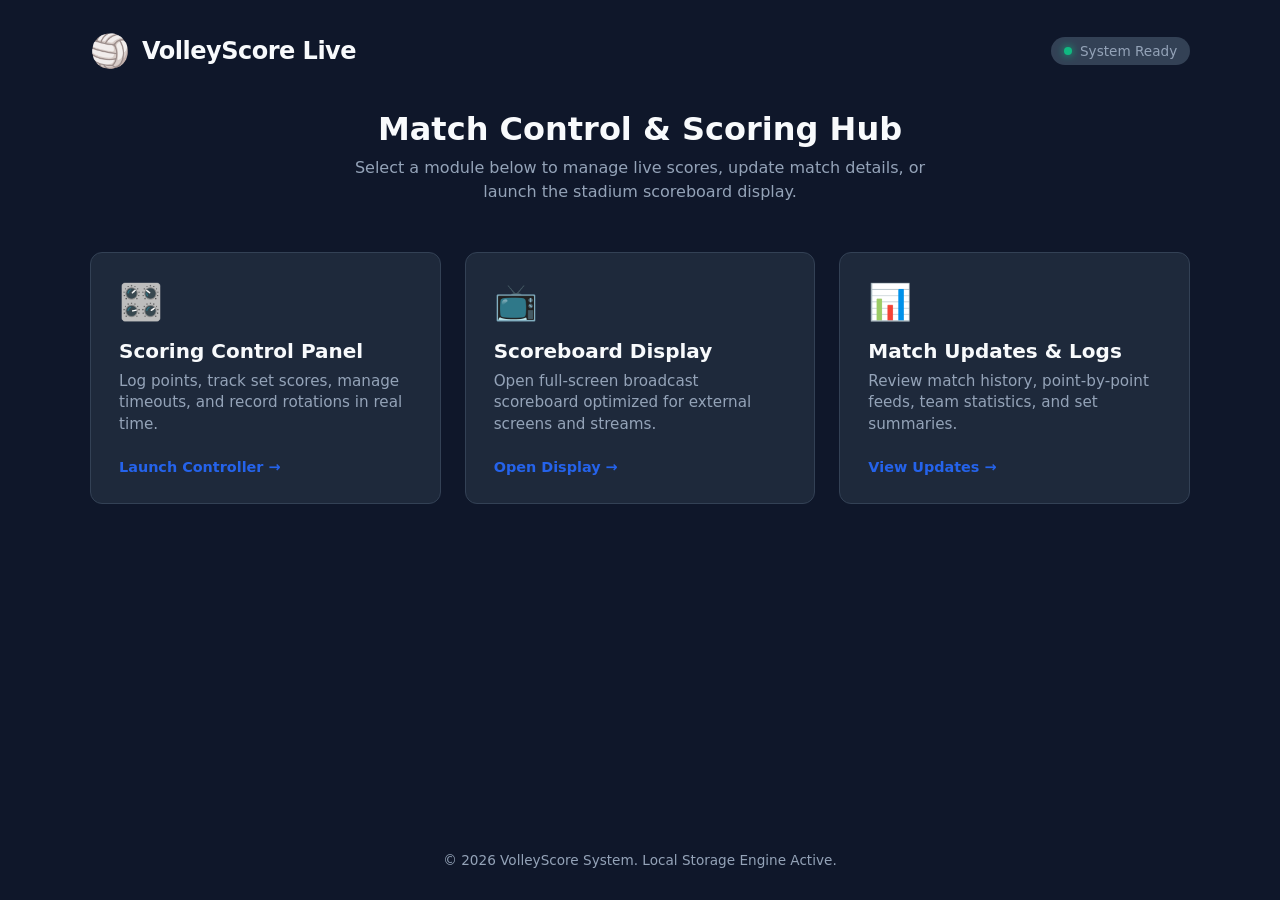
==== index.html @ faadfab4 "Add files via upload" ====
<!DOCTYPE html>
<html lang="en">
<head>
  <meta charset="UTF-8">
  <meta name="viewport" content="width=device-width, initial-scale=1.0">
  <title>Volleyball Score System</title>
  <link rel="stylesheet" href="style.css">
</head>
<body>

  <!-- Header / Navigation -->
  <header class="app-header">
    <div class="logo">
      <span class="icon">🏐</span>
      <h1>VolleyScore Live</h1>
    </div>
    <div class="status-badge" id="system-status">
      <span class="dot green"></span> System Ready
    </div>
  </header>

  <!-- Hero Banner -->
  <section class="hero">
    <h2>Match Control & Scoring Hub</h2>
    <p>Select a module below to manage live scores, update match details, or launch the stadium scoreboard display.</p>
  </section>

  <!-- Navigation Cards -->
  <main class="dashboard-grid">
    
    <!-- 1. Scoring System Link -->
    <a href="scoring.html" class="card primary-card">
      <div class="card-icon">🎛️</div>
      <h3>Scoring Control Panel</h3>
      <p>Log points, track set scores, manage timeouts, and record rotations in real time.</p>
      <span class="card-action">Launch Controller →</span>
    </a>

    <!-- 2. Display / Scoreboard Link -->
    <a href="display.html" class="card display-card" target="_blank">
      <div class="card-icon">📺</div>
      <h3>Scoreboard Display</h3>
      <p>Open full-screen broadcast scoreboard optimized for external screens and streams.</p>
      <span class="card-action">Open Display →</span>
    </a>

    <!-- 3. Match Updates / Logs Link -->
    <a href="match-updates.html" class="card updates-card">
      <div class="card-icon">📊</div>
      <h3>Match Updates & Logs</h3>
      <p>Review match history, point-by-point feeds, team statistics, and set summaries.</p>
      <span class="card-action">View Updates →</span>
    </a>

  </main>

  <!-- Footer -->
  <footer class="app-footer">
    <p>&copy; <span id="year"></span> VolleyScore System. Local Storage Engine Active.</p>
  </footer>

  <script src="script.js"></script>
</body>
</html>
---- style.css ----
:root {
  --bg-color: #0f172a;
  --card-bg: #1e293b;
  --accent-blue: #2563eb;
  --accent-gold: #f59e0b;
  --accent-green: #10b981;
  --text-primary: #f8fafc;
  --text-secondary: #94a3b8;
  --border-radius: 12px;
}

* {
  box-sizing: border-box;
  margin: 0;
  padding: 0;
  font-family: 'Segoe UI', system-ui, -apple-system, sans-serif;
}

body {
  background-color: var(--bg-color);
  color: var(--text-primary);
  display: flex;
  flex-direction: column;
  min-height: 100vh;
  padding: 2rem 1.5rem;
}

/* Header */
.app-header {
  display: flex;
  justify-content: space-between;
  align-items: center;
  max-width: 1100px;
  margin: 0 auto 2.5rem;
  width: 100%;
}

.logo {
  display: flex;
  align-items: center;
  gap: 0.75rem;
}

.logo .icon {
  font-size: 2rem;
}

.logo h1 {
  font-size: 1.5rem;
  font-weight: 700;
  letter-spacing: -0.5px;
}

.status-badge {
  display: flex;
  align-items: center;
  gap: 0.5rem;
  background: #334155;
  padding: 0.4rem 0.8rem;
  border-radius: 20px;
  font-size: 0.85rem;
  color: var(--text-secondary);
}

.dot {
  width: 8px;
  height: 8px;
  border-radius: 50%;
}

.dot.green {
  background-color: var(--accent-green);
  box-shadow: 0 0 8px var(--accent-green);
}

/* Hero */
.hero {
  text-align: center;
  max-width: 600px;
  margin: 0 auto 3rem;
}

.hero h2 {
  font-size: 2rem;
  margin-bottom: 0.5rem;
}

.hero p {
  color: var(--text-secondary);
  line-height: 1.5;
}

/* Dashboard Grid */
.dashboard-grid {
  display: grid;
  grid-template-columns: repeat(auto-fit, minmax(300px, 1fr));
  gap: 1.5rem;
  max-width: 1100px;
  margin: 0 auto;
  width: 100%;
}

/* Cards */
.card {
  background-color: var(--card-bg);
  border: 1px solid #334155;
  border-radius: var(--border-radius);
  padding: 1.75rem;
  text-decoration: none;
  color: inherit;
  display: flex;
  flex-direction: column;
  transition: transform 0.2s ease, border-color 0.2s ease, box-shadow 0.2s ease;
}

.card:hover {
  transform: translateY(-4px);
  border-color: var(--accent-blue);
  box-shadow: 0 10px 25px -5px rgba(37, 99, 235, 0.25);
}

.card-icon {
  font-size: 2.2rem;
  margin-bottom: 1rem;
}

.card h3 {
  font-size: 1.25rem;
  margin-bottom: 0.5rem;
}

.card p {
  color: var(--text-secondary);
  font-size: 0.95rem;
  line-height: 1.4;
  flex-grow: 1;
  margin-bottom: 1.5rem;
}

.card-action {
  font-weight: 600;
  color: var(--accent-blue);
  font-size: 0.9rem;
}

.display-card:hover .card-action {
  color: var(--accent-gold);
}

/* Footer */
.app-footer {
  margin-top: auto;
  padding-top: 3rem;
  text-align: center;
  color: var(--text-secondary);
  font-size: 0.85rem;
}
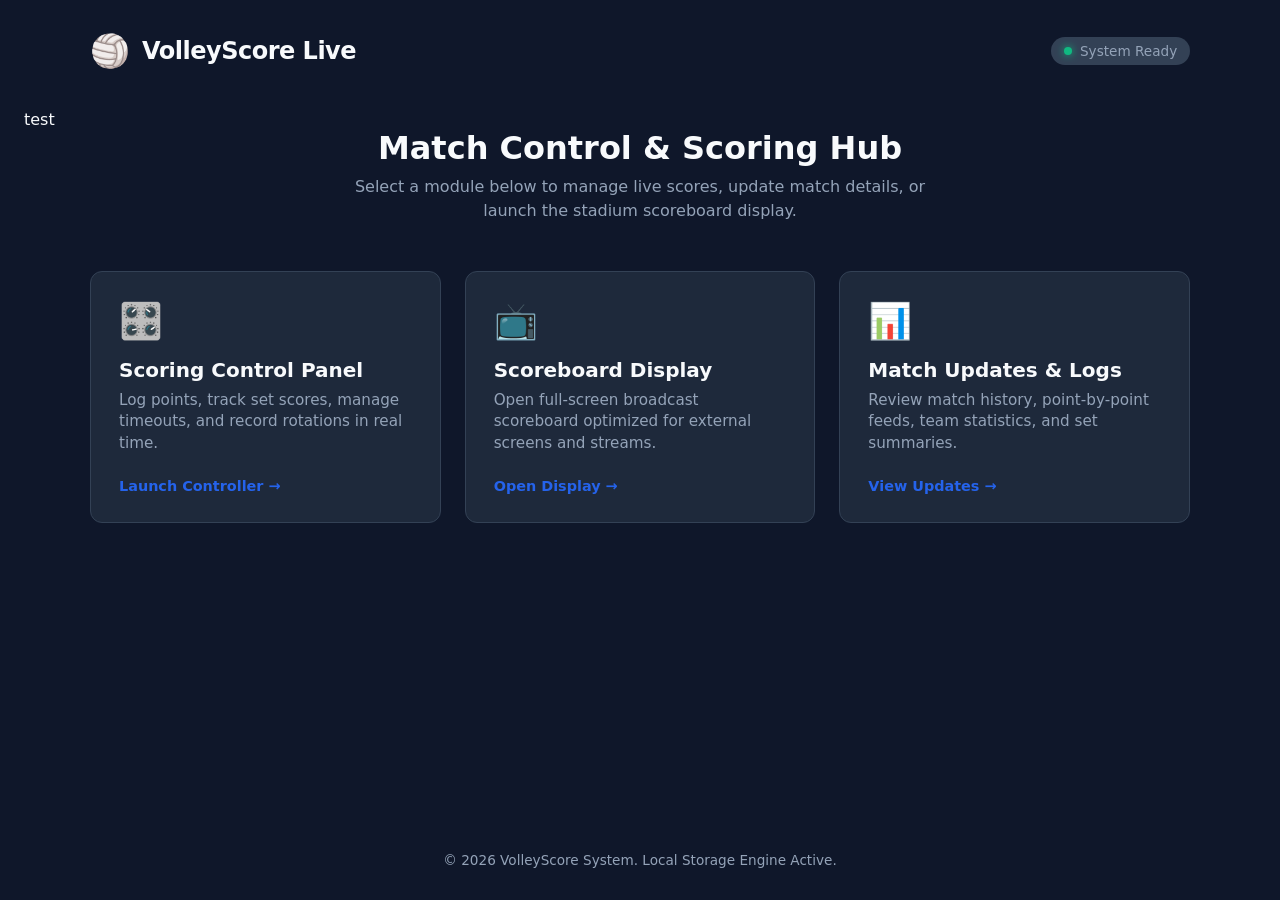
==== commit 974017fe: "Update index.html" ====
--- a/index.html
+++ b/index.html
@@ -18,7 +18,7 @@
       <span class="dot green"></span> System Ready
     </div>
   </header>
-
+<p>test</p>
   <!-- Hero Banner -->
   <section class="hero">
     <h2>Match Control & Scoring Hub</h2>
@@ -61,4 +61,4 @@
 
   <script src="script.js"></script>
 </body>
-</html>+</html>
